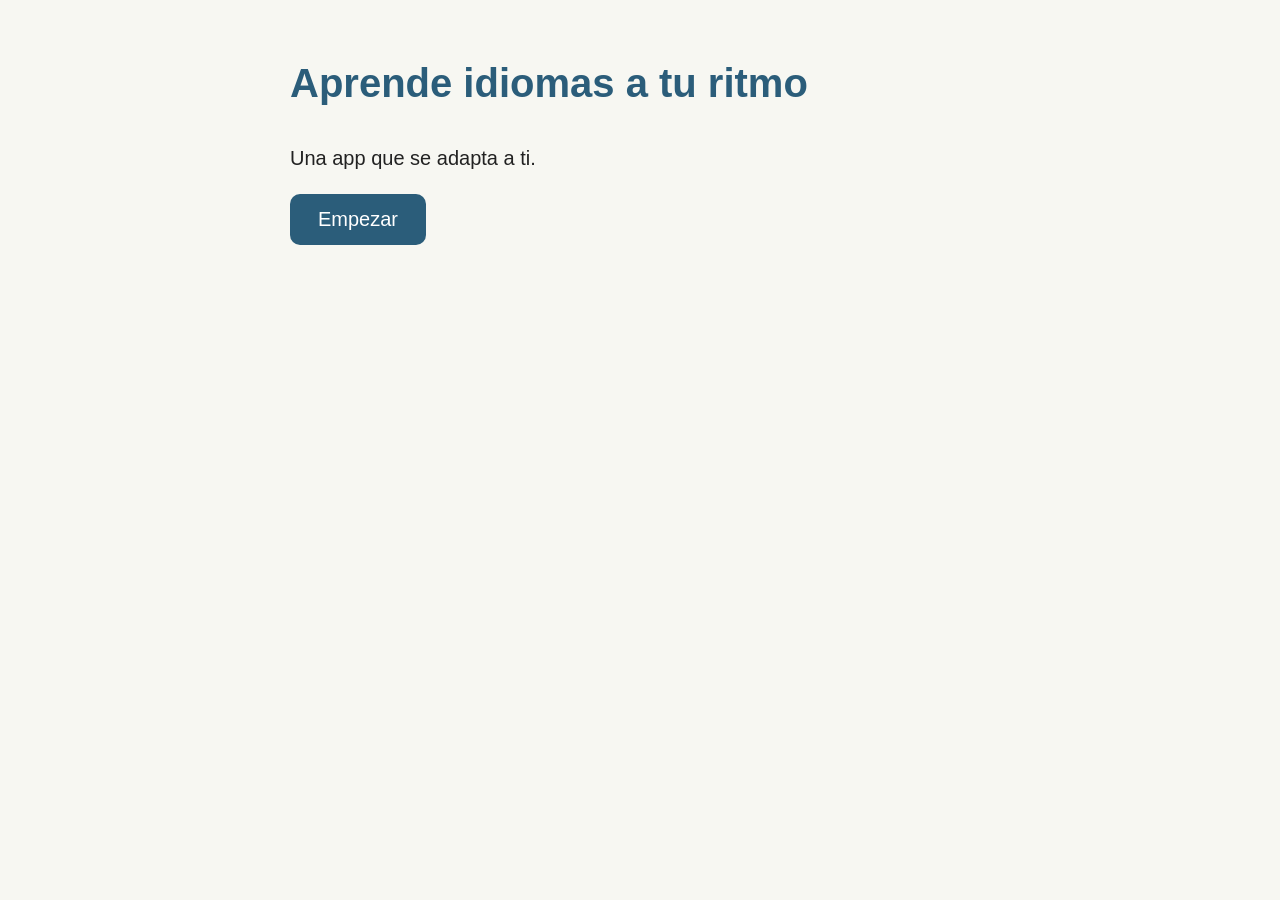
==== index.html @ df2286dc "Add initial HTML structure for language learning app" ====
<!DOCTYPE html>
<html lang="es">
<head>
  <meta charset="UTF-8">
  <meta name="viewport" content="width=device-width, initial-scale=1.0">
  <title>Aprende idiomas a tu ritmo</title>
  <style>
    body {
      font-family: Arial, sans-serif;
      font-size: 20px;
      line-height: 1.6;
      background: #f7f7f2;
      color: #222;
      max-width: 700px;
      margin: 0 auto;
      padding: 24px;
    }
    h1 { color: #2b5d7a; }
    button {
      font-size: 20px;
      padding: 14px 28px;
      background: #2b5d7a;
      color: white;
      border: none;
      border-radius: 10px;
      cursor: pointer;
    }
    button:hover { background: #1f4660; }
  </style>
</head>
<body>
  <h1>Aprende idiomas a tu ritmo</h1>
  <p>Una app que se adapta a ti.</p>
  <button>Empezar</button>
</body>
</html>
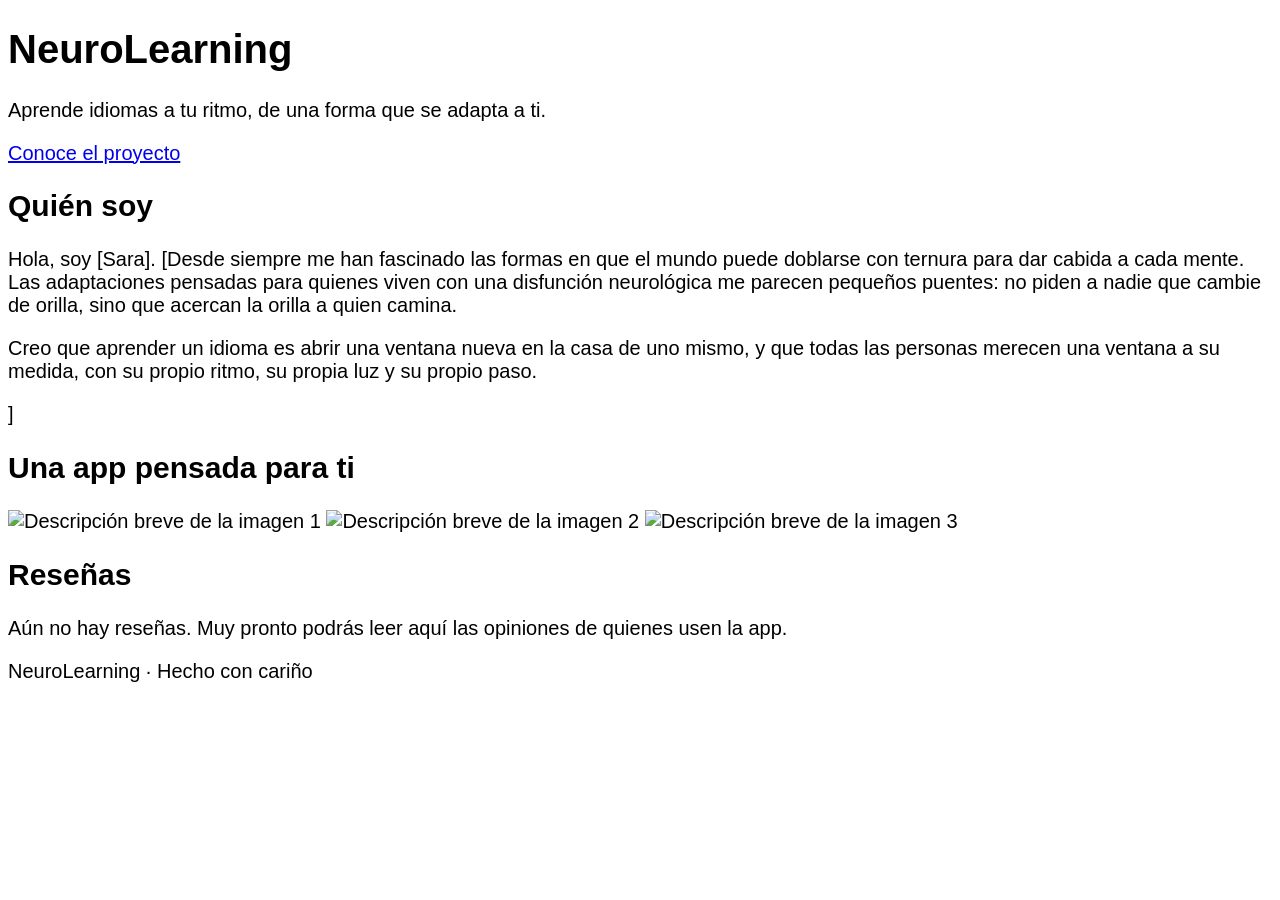
==== commit 06157b53: "Update index.html" ====
--- a/index.html
+++ b/index.html
@@ -3,34 +3,65 @@
 <head>
   <meta charset="UTF-8">
   <meta name="viewport" content="width=device-width, initial-scale=1.0">
-  <title>Aprende idiomas a tu ritmo</title>
-  <style>
-    body {
-      font-family: Arial, sans-serif;
-      font-size: 20px;
-      line-height: 1.6;
-      background: #f7f7f2;
-      color: #222;
-      max-width: 700px;
-      margin: 0 auto;
-      padding: 24px;
-    }
-    h1 { color: #2b5d7a; }
-    button {
-      font-size: 20px;
-      padding: 14px 28px;
-      background: #2b5d7a;
-      color: white;
-      border: none;
-      border-radius: 10px;
-      cursor: pointer;
-    }
-    button:hover { background: #1f4660; }
-  </style>
+  <title>NeuroLearning - Aprende idiomas a tu ritmo</title>
+  <link rel="stylesheet" href="estilos.css">
+  <link rel="stylesheet" href="tema.css">
 </head>
 <body>
-  <h1>Aprende idiomas a tu ritmo</h1>
-  <p>Una app que se adapta a ti.</p>
-  <button>Empezar</button>
+
+  <header class="portada">
+    <div class="contenedor">
+      <h1>NeuroLearning</h1>
+      <p>Aprende idiomas a tu ritmo, de una forma que se adapta a ti.</p>
+      <a class="boton" href="#quien-soy">Conoce el proyecto</a>
+    </div>
+  </header>
+
+  <main>
+    <section id="quien-soy">
+      <div class="contenedor">
+        <h2>Quién soy</h2>
+        <p>Hola, soy [Sara]. [Desde siempre me han fascinado las formas en que el mundo puede doblarse con ternura para dar cabida a cada mente. Las adaptaciones pensadas para quienes viven con una disfunción neurológica me parecen pequeños puentes: no piden a nadie que cambie de orilla, sino que acercan la orilla a quien camina.</p>
+<p>Creo que aprender un idioma es abrir una ventana nueva en la casa de uno mismo, y que todas las personas merecen una ventana a su medida, con su propio ritmo, su propia luz y su propio paso.</p>]</p>
+      </div>
+    </section>
+
+    <section>
+      <div class="contenedor">
+        <h2>Una app pensada para ti</h2>
+        <div class="galeria">
+          <img src="imagen1.jpg" alt="Descripción breve de la imagen 1">
+          <img src="imagen2.jpg" alt="Descripción breve de la imagen 2">
+          <img src="imagen3.jpg" alt="Descripción breve de la imagen 3">
+        </div>
+      </div>
+    </section>
+
+    <section id="resenas">
+      <div class="contenedor">
+        <h2>Reseñas</h2>
+
+        <!-- Cuando tengas reseñas reales, borra el aviso de abajo
+             y copia este bloque una vez por cada reseña:
+
+        <div class="resena">
+          <p>"Texto de la reseña."</p>
+          <p class="autor">Nombre de la persona</p>
+        </div>
+        -->
+
+        <div class="aviso-vacio">
+          <p>Aún no hay reseñas. Muy pronto podrás leer aquí las opiniones de quienes usen la app.</p>
+        </div>
+      </div>
+    </section>
+  </main>
+
+  <footer>
+    <div class="contenedor">
+      <p>NeuroLearning · Hecho con cariño</p>
+    </div>
+  </footer>
+
 </body>
 </html>
--- a/tema.css
+++ b/tema.css
@@ -0,0 +1,11 @@
+:root {
+  --fondo: #f7f7f2;
+  --texto: #222222;
+  --principal: #2b5d7a;
+  --principal-oscuro: #1f4660;
+  --suave: #e6eef2;
+}
+body {
+  font-family: Arial, Helvetica, sans-serif;
+  font-size: 20px;
+}
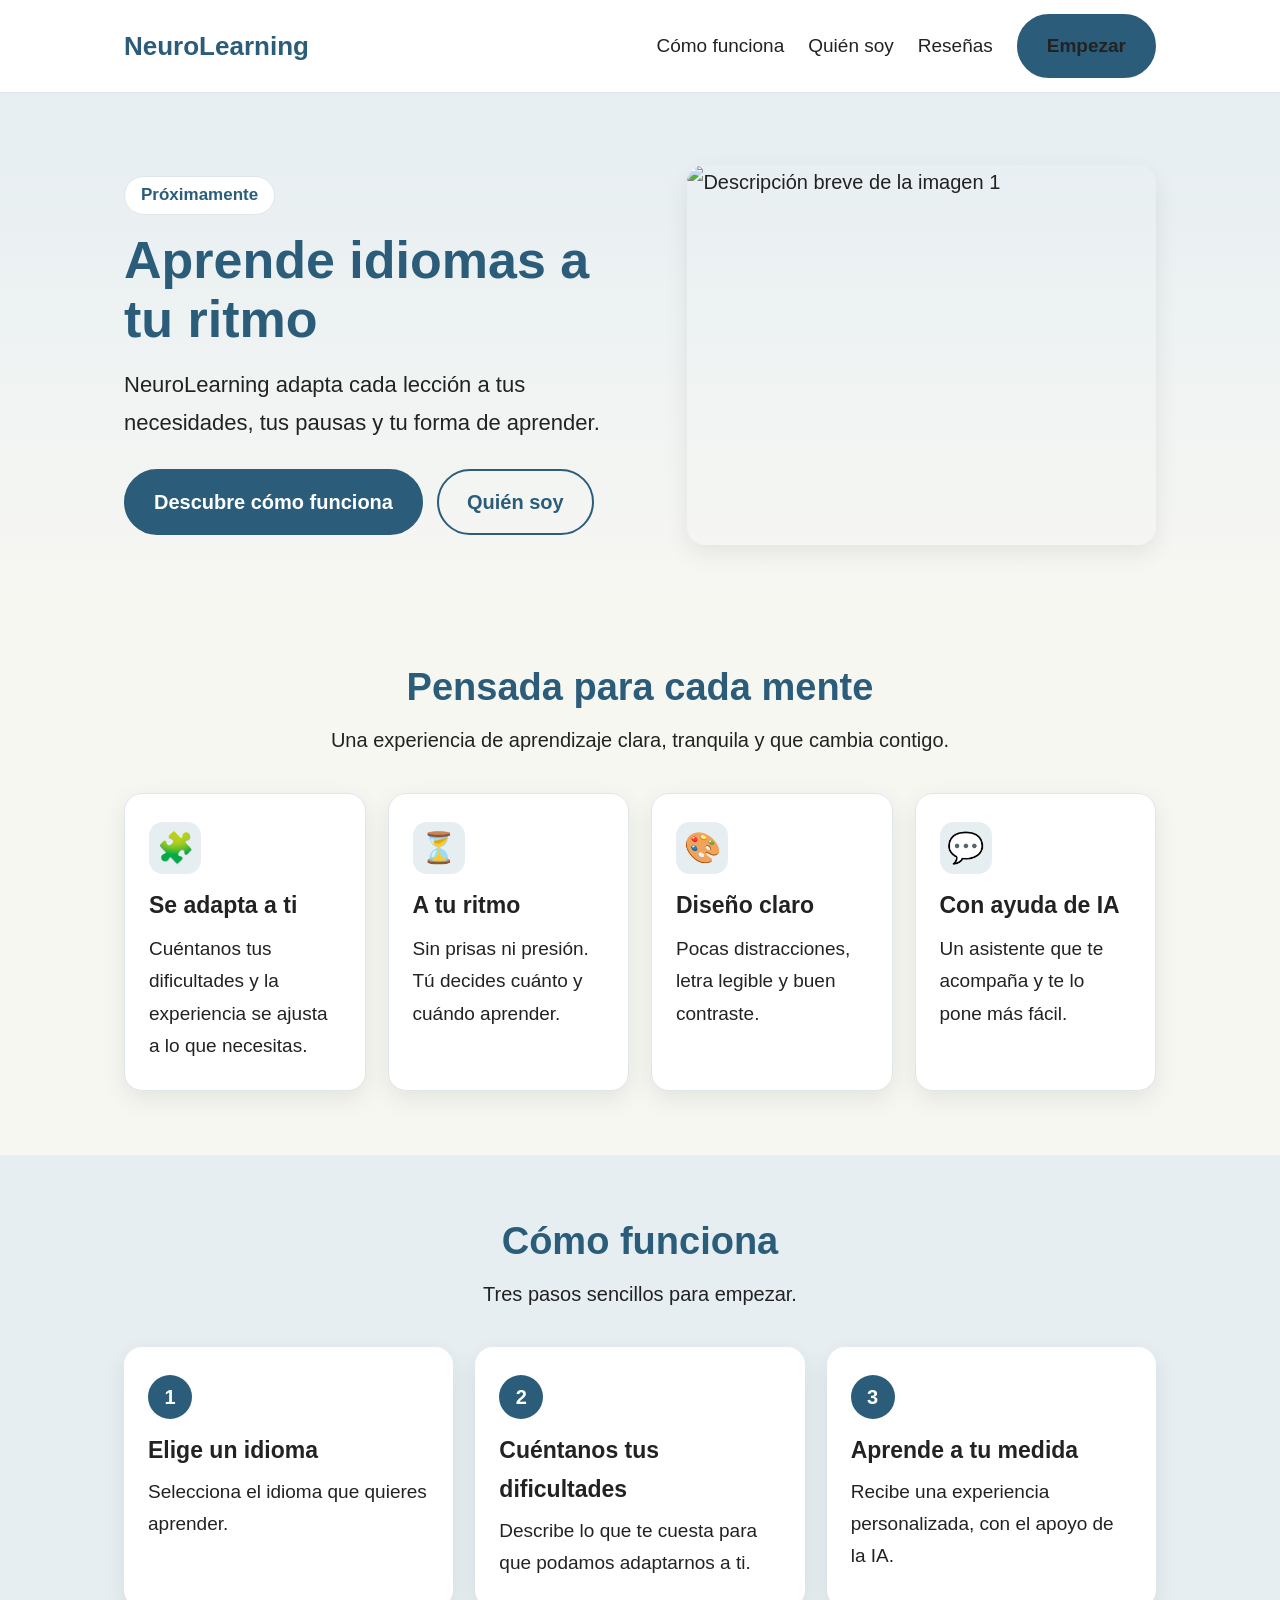
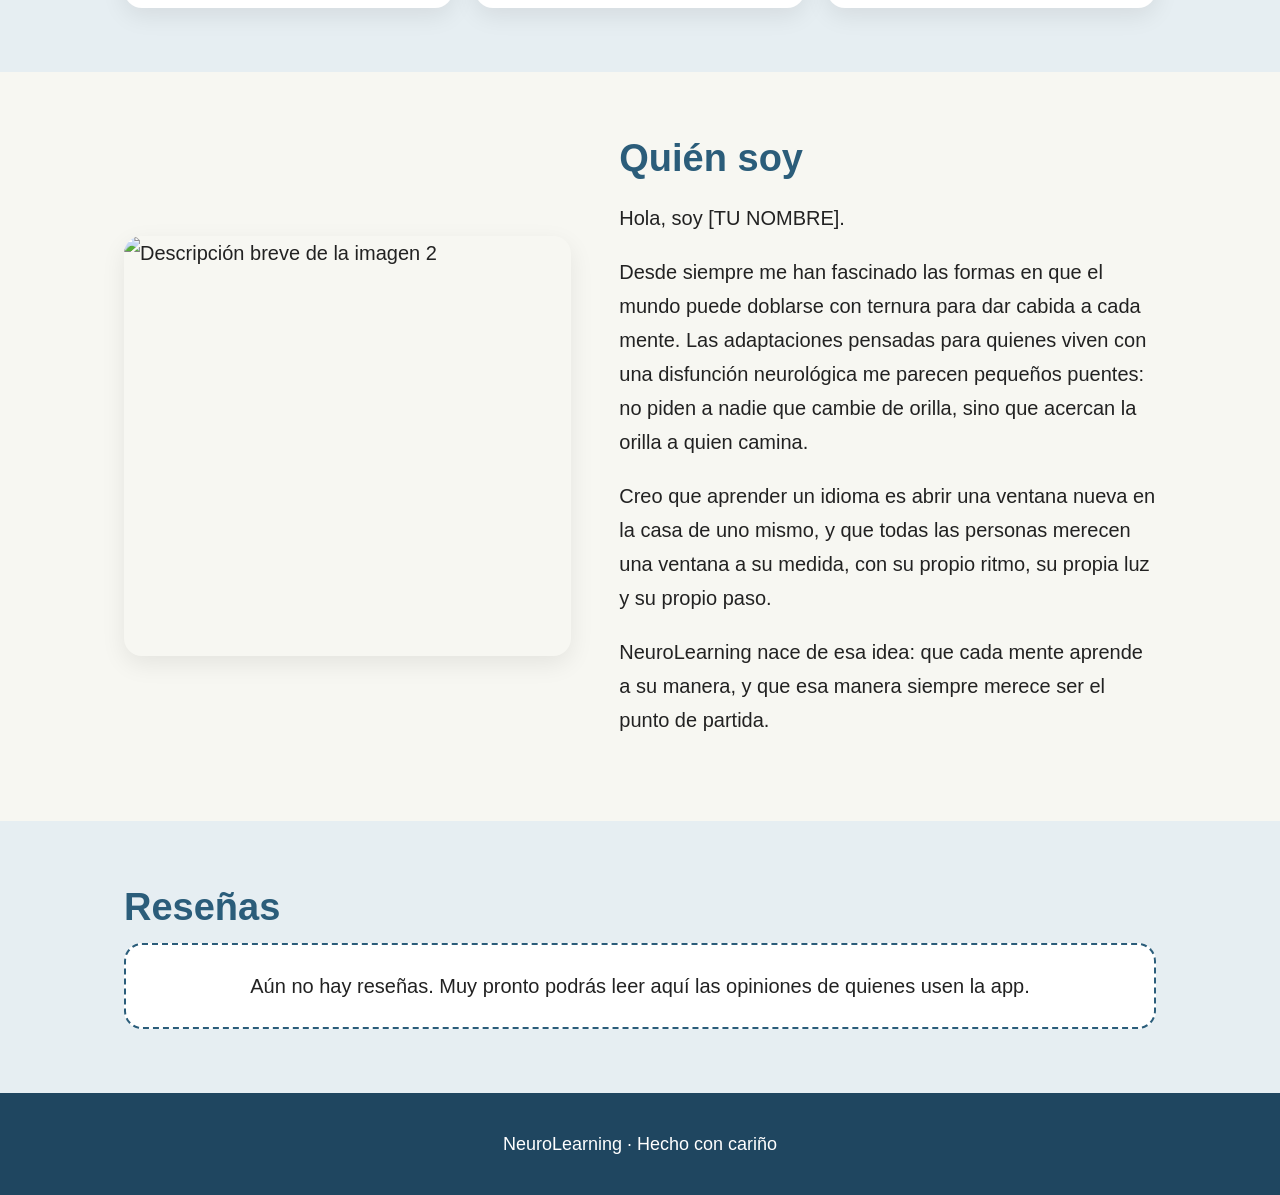
==== commit d5495350: "Update index.html" ====
--- a/index.html
+++ b/index.html
@@ -9,35 +9,102 @@
 </head>
 <body>
 
-  <header class="portada">
+  <header class="cabecera">
     <div class="contenedor">
-      <h1>NeuroLearning</h1>
-      <p>Aprende idiomas a tu ritmo, de una forma que se adapta a ti.</p>
-      <a class="boton" href="#quien-soy">Conoce el proyecto</a>
+      <a class="marca" href="#inicio">NeuroLearning</a>
+      <nav class="menu" aria-label="Menú principal">
+        <a class="enlace" href="#como-funciona">Cómo funciona</a>
+        <a class="enlace" href="#quien-soy">Quién soy</a>
+        <a class="enlace" href="#resenas">Reseñas</a>
+        <a class="boton" href="#como-funciona">Empezar</a>
+      </nav>
     </div>
   </header>
 
-  <main>
-    <section id="quien-soy">
+  <main id="inicio">
+
+    <div class="portada">
       <div class="contenedor">
-        <h2>Quién soy</h2>
-        <p>Hola, soy [Sara]. [Desde siempre me han fascinado las formas en que el mundo puede doblarse con ternura para dar cabida a cada mente. Las adaptaciones pensadas para quienes viven con una disfunción neurológica me parecen pequeños puentes: no piden a nadie que cambie de orilla, sino que acercan la orilla a quien camina.</p>
-<p>Creo que aprender un idioma es abrir una ventana nueva en la casa de uno mismo, y que todas las personas merecen una ventana a su medida, con su propio ritmo, su propia luz y su propio paso.</p>]</p>
+        <div>
+          <span class="etiqueta">Próximamente</span>
+          <h1>Aprende idiomas a tu ritmo</h1>
+          <p class="intro">NeuroLearning adapta cada lección a tus necesidades, tus pausas y tu forma de aprender.</p>
+          <div class="acciones">
+            <a class="boton" href="#como-funciona">Descubre cómo funciona</a>
+            <a class="boton boton-sec" href="#quien-soy">Quién soy</a>
+          </div>
+        </div>
+        <img src="imagen1.jpg" alt="Descripción breve de la imagen 1">
       </div>
-    </section>
+    </div>
 
     <section>
-      <div class="contenedor">
-        <h2>Una app pensada para ti</h2>
-        <div class="galeria">
-          <img src="imagen1.jpg" alt="Descripción breve de la imagen 1">
-          <img src="imagen2.jpg" alt="Descripción breve de la imagen 2">
-          <img src="imagen3.jpg" alt="Descripción breve de la imagen 3">
+      <div class="contenedor centrado">
+        <h2>Pensada para cada mente</h2>
+        <p class="subtitulo">Una experiencia de aprendizaje clara, tranquila y que cambia contigo.</p>
+        <div class="tarjetas" style="text-align:left;">
+          <div class="tarjeta">
+            <div class="icono" aria-hidden="true">🧩</div>
+            <h3>Se adapta a ti</h3>
+            <p>Cuéntanos tus dificultades y la experiencia se ajusta a lo que necesitas.</p>
+          </div>
+          <div class="tarjeta">
+            <div class="icono" aria-hidden="true">⏳</div>
+            <h3>A tu ritmo</h3>
+            <p>Sin prisas ni presión. Tú decides cuánto y cuándo aprender.</p>
+          </div>
+          <div class="tarjeta">
+            <div class="icono" aria-hidden="true">🎨</div>
+            <h3>Diseño claro</h3>
+            <p>Pocas distracciones, letra legible y buen contraste.</p>
+          </div>
+          <div class="tarjeta">
+            <div class="icono" aria-hidden="true">💬</div>
+            <h3>Con ayuda de IA</h3>
+            <p>Un asistente que te acompaña y te lo pone más fácil.</p>
+          </div>
         </div>
       </div>
     </section>
 
-    <section id="resenas">
+    <section id="como-funciona" class="fondo-suave">
+      <div class="contenedor centrado">
+        <h2>Cómo funciona</h2>
+        <p class="subtitulo">Tres pasos sencillos para empezar.</p>
+        <ol class="pasos" style="text-align:left;">
+          <li>
+            <div class="numero">1</div>
+            <h3>Elige un idioma</h3>
+            <p>Selecciona el idioma que quieres aprender.</p>
+          </li>
+          <li>
+            <div class="numero">2</div>
+            <h3>Cuéntanos tus dificultades</h3>
+            <p>Describe lo que te cuesta para que podamos adaptarnos a ti.</p>
+          </li>
+          <li>
+            <div class="numero">3</div>
+            <h3>Aprende a tu medida</h3>
+            <p>Recibe una experiencia personalizada, con el apoyo de la IA.</p>
+          </li>
+        </ol>
+      </div>
+    </section>
+
+    <section id="quien-soy">
+      <div class="contenedor quien">
+        <img src="imagen2.jpg" alt="Descripción breve de la imagen 2">
+        <div>
+          <h2>Quién soy</h2>
+          <p>Hola, soy [TU NOMBRE].</p>
+          <p>Desde siempre me han fascinado las formas en que el mundo puede doblarse con ternura para dar cabida a cada mente. Las adaptaciones pensadas para quienes viven con una disfunción neurológica me parecen pequeños puentes: no piden a nadie que cambie de orilla, sino que acercan la orilla a quien camina.</p>
+          <p>Creo que aprender un idioma es abrir una ventana nueva en la casa de uno mismo, y que todas las personas merecen una ventana a su medida, con su propio ritmo, su propia luz y su propio paso.</p>
+          <p>NeuroLearning nace de esa idea: que cada mente aprende a su manera, y que esa manera siempre merece ser el punto de partida.</p>
+        </div>
+      </div>
+    </section>
+
+    <section id="resenas" class="fondo-suave">
       <div class="contenedor">
         <h2>Reseñas</h2>
 
@@ -55,6 +122,7 @@
         </div>
       </div>
     </section>
+
   </main>
 
   <footer>
--- a/estilos.css
+++ b/estilos.css
@@ -0,0 +1,255 @@
+:root {
+  --fondo: #f7f7f2;
+  --texto: #222222;
+  --principal: #2b5d7a;
+  --principal-oscuro: #1f4660;
+  --suave: #e6eef2;
+  --tarjeta: #ffffff;
+  --borde: #dfe6ea;
+  --radio: 18px;
+  --sombra: 0 8px 24px rgba(0, 0, 0, 0.08);
+}
+
+* { box-sizing: border-box; }
+
+html { scroll-behavior: smooth; }
+
+body {
+  margin: 0;
+  font-family: Arial, Helvetica, sans-serif;
+  font-size: 18px;
+  line-height: 1.7;
+  background: var(--fondo);
+  color: var(--texto);
+}
+
+img { max-width: 100%; display: block; }
+
+.contenedor {
+  max-width: 1080px;
+  margin: 0 auto;
+  padding: 0 24px;
+}
+
+/* ---------- Cabecera y navegación ---------- */
+.cabecera {
+  position: sticky;
+  top: 0;
+  z-index: 10;
+  background: var(--tarjeta);
+  border-bottom: 1px solid var(--borde);
+}
+.cabecera .contenedor {
+  display: flex;
+  align-items: center;
+  justify-content: space-between;
+  padding-top: 14px;
+  padding-bottom: 14px;
+}
+.marca {
+  font-size: 1.3em;
+  font-weight: bold;
+  color: var(--principal);
+  text-decoration: none;
+}
+.menu { display: flex; gap: 24px; align-items: center; }
+.menu a {
+  color: var(--texto);
+  text-decoration: none;
+  font-size: 0.95em;
+}
+.menu a:hover { color: var(--principal); }
+
+/* ---------- Botones ---------- */
+.boton {
+  display: inline-block;
+  font-size: 1em;
+  font-weight: bold;
+  padding: 14px 28px;
+  background: var(--principal);
+  color: #ffffff;
+  text-decoration: none;
+  border-radius: 999px;
+  border: 2px solid var(--principal);
+  transition: background 0.2s;
+}
+.boton:hover { background: var(--principal-oscuro); border-color: var(--principal-oscuro); }
+.boton-sec {
+  background: transparent;
+  color: var(--principal);
+}
+.boton-sec:hover { background: var(--suave); color: var(--principal-oscuro); }
+
+a:focus-visible, .boton:focus-visible {
+  outline: 4px solid #f2b705;
+  outline-offset: 3px;
+}
+
+/* ---------- Portada ---------- */
+.portada {
+  background: linear-gradient(180deg, var(--suave) 0%, var(--fondo) 100%);
+  padding: 72px 0 56px;
+}
+.portada .contenedor {
+  display: grid;
+  grid-template-columns: 1.1fr 1fr;
+  gap: 48px;
+  align-items: center;
+}
+.etiqueta {
+  display: inline-block;
+  background: var(--tarjeta);
+  color: var(--principal);
+  border: 1px solid var(--borde);
+  border-radius: 999px;
+  padding: 4px 16px;
+  font-size: 0.85em;
+  font-weight: bold;
+  margin-bottom: 16px;
+}
+h1 {
+  font-size: 2.6em;
+  line-height: 1.15;
+  color: var(--principal);
+  margin: 0 0 16px;
+}
+.portada p.intro { font-size: 1.1em; margin: 0 0 28px; max-width: 520px; }
+.acciones { display: flex; gap: 14px; flex-wrap: wrap; }
+.portada img {
+  width: 100%;
+  height: 380px;
+  object-fit: cover;
+  border-radius: var(--radio);
+  box-shadow: var(--sombra);
+}
+
+/* ---------- Secciones ---------- */
+section { padding: 64px 0; }
+h2 {
+  font-size: 1.9em;
+  line-height: 1.2;
+  color: var(--principal);
+  margin: 0 0 12px;
+}
+.subtitulo { max-width: 620px; margin: 0 0 36px; }
+.centrado { text-align: center; }
+.centrado .subtitulo { margin-left: auto; margin-right: auto; }
+
+/* ---------- Tarjetas ---------- */
+.tarjetas {
+  display: grid;
+  grid-template-columns: repeat(auto-fit, minmax(230px, 1fr));
+  gap: 22px;
+}
+.tarjeta {
+  background: var(--tarjeta);
+  border: 1px solid var(--borde);
+  border-radius: var(--radio);
+  padding: 28px 24px;
+  box-shadow: var(--sombra);
+}
+.tarjeta h3 { margin: 12px 0 8px; font-size: 1.15em; color: var(--texto); }
+.tarjeta p { margin: 0; font-size: 0.95em; }
+.icono {
+  width: 52px;
+  height: 52px;
+  border-radius: 14px;
+  background: var(--suave);
+  display: flex;
+  align-items: center;
+  justify-content: center;
+  font-size: 1.5em;
+}
+
+/* ---------- Pasos ---------- */
+.fondo-suave { background: var(--suave); }
+.pasos {
+  display: grid;
+  grid-template-columns: repeat(auto-fit, minmax(250px, 1fr));
+  gap: 22px;
+  list-style: none;
+  padding: 0;
+  margin: 0;
+}
+.pasos li {
+  background: var(--tarjeta);
+  border-radius: var(--radio);
+  padding: 28px 24px;
+  box-shadow: var(--sombra);
+}
+.numero {
+  width: 44px;
+  height: 44px;
+  border-radius: 50%;
+  background: var(--principal);
+  color: #ffffff;
+  font-weight: bold;
+  display: flex;
+  align-items: center;
+  justify-content: center;
+  margin-bottom: 12px;
+}
+.pasos h3 { margin: 0 0 6px; font-size: 1.15em; }
+.pasos p { margin: 0; font-size: 0.95em; }
+
+/* ---------- Quién soy ---------- */
+.quien {
+  display: grid;
+  grid-template-columns: 1fr 1.2fr;
+  gap: 48px;
+  align-items: center;
+}
+.quien img {
+  width: 100%;
+  height: 420px;
+  object-fit: cover;
+  border-radius: var(--radio);
+  box-shadow: var(--sombra);
+}
+
+/* ---------- Reseñas ---------- */
+.resena {
+  background: var(--tarjeta);
+  border-left: 6px solid var(--principal);
+  padding: 18px 22px;
+  border-radius: 10px;
+  margin-bottom: 16px;
+  box-shadow: var(--sombra);
+}
+.resena .autor { font-weight: bold; margin-top: 8px; }
+.aviso-vacio {
+  background: var(--tarjeta);
+  border: 2px dashed var(--principal);
+  padding: 24px;
+  border-radius: var(--radio);
+  text-align: center;
+}
+.aviso-vacio p { margin: 0; }
+
+/* ---------- Pie ---------- */
+footer {
+  background: var(--principal-oscuro);
+  color: #ffffff;
+  text-align: center;
+  padding: 36px 0;
+  font-size: 0.9em;
+}
+footer p { margin: 0; }
+
+/* ---------- Móvil ---------- */
+@media (max-width: 800px) {
+  .portada .contenedor,
+  .quien { grid-template-columns: 1fr; gap: 32px; }
+  .portada { padding: 48px 0 40px; }
+  h1 { font-size: 2.1em; }
+  .portada img { height: 260px; }
+  .quien img { height: 280px; }
+  .menu a.enlace { display: none; }
+  section { padding: 48px 0; }
+}
+
+/* Respeta a quien prefiere menos movimiento */
+@media (prefers-reduced-motion: reduce) {
+  html { scroll-behavior: auto; }
+  .boton { transition: none; }
+}
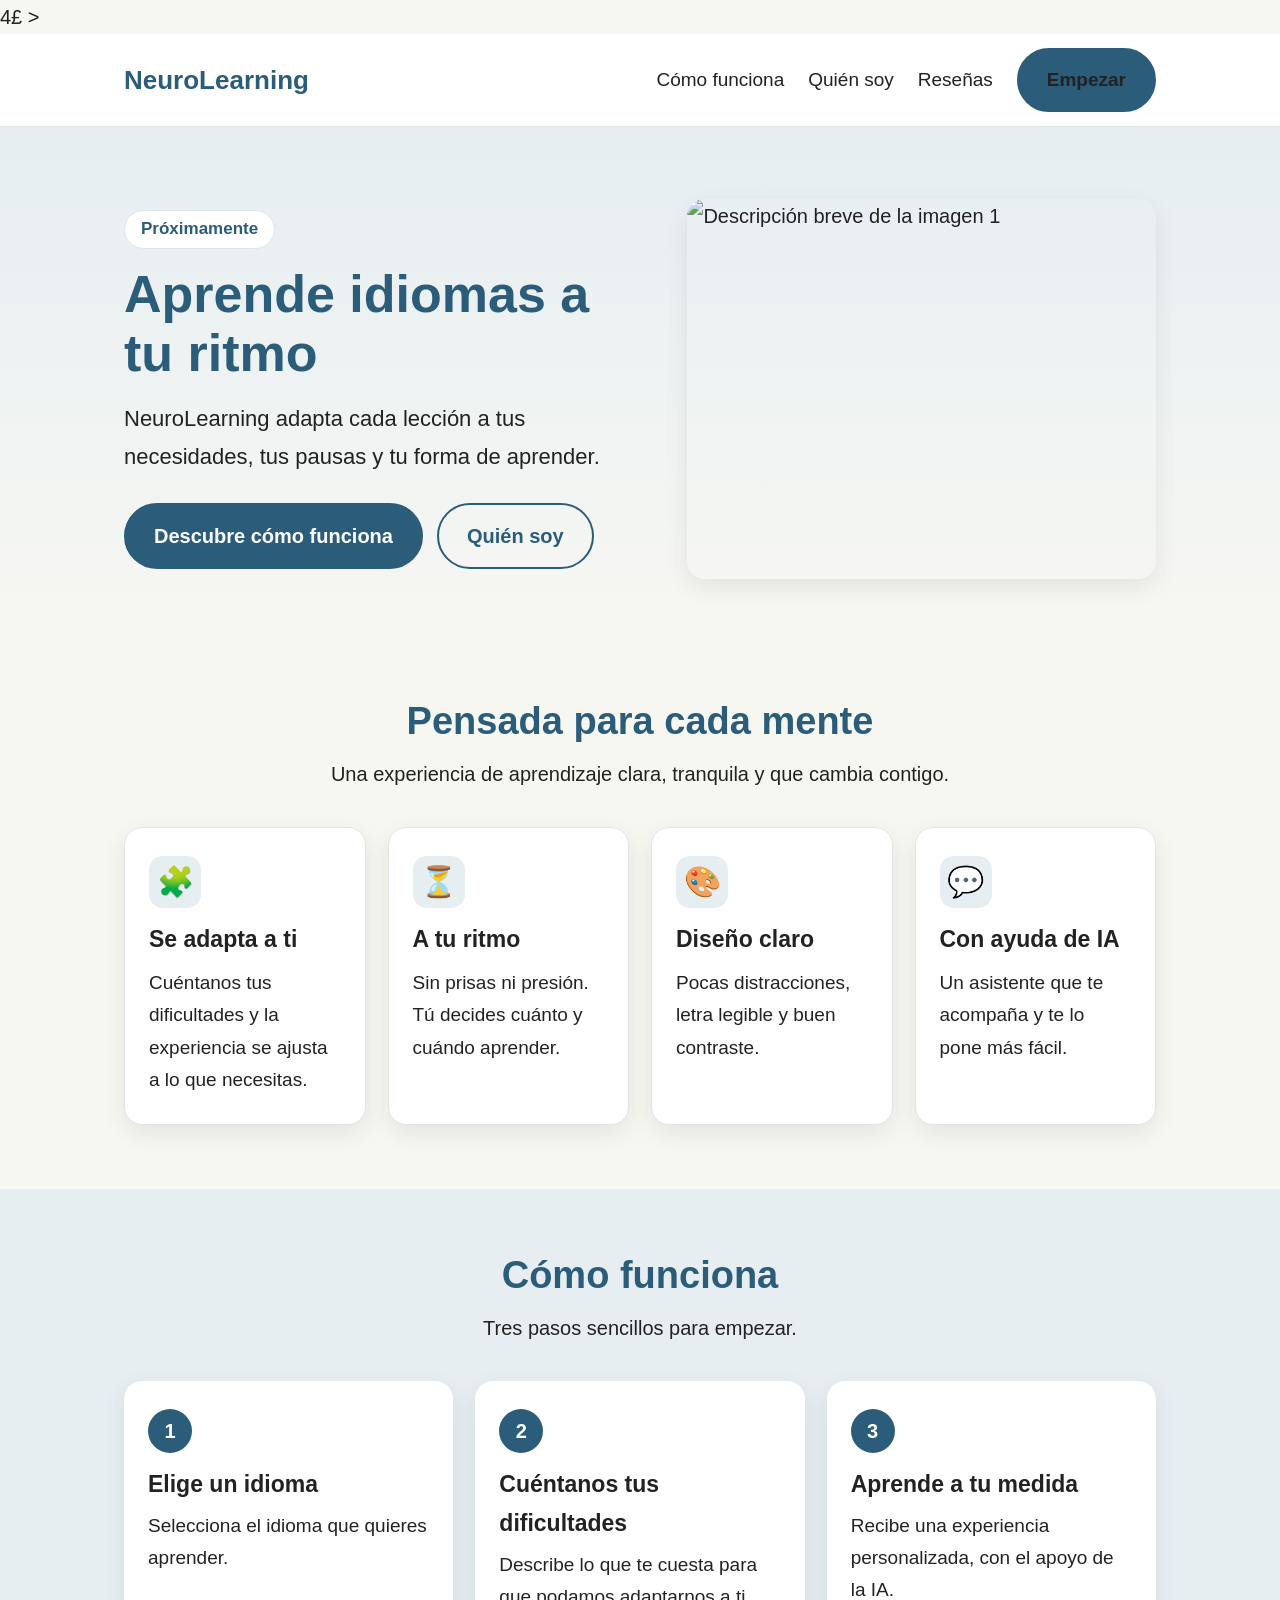
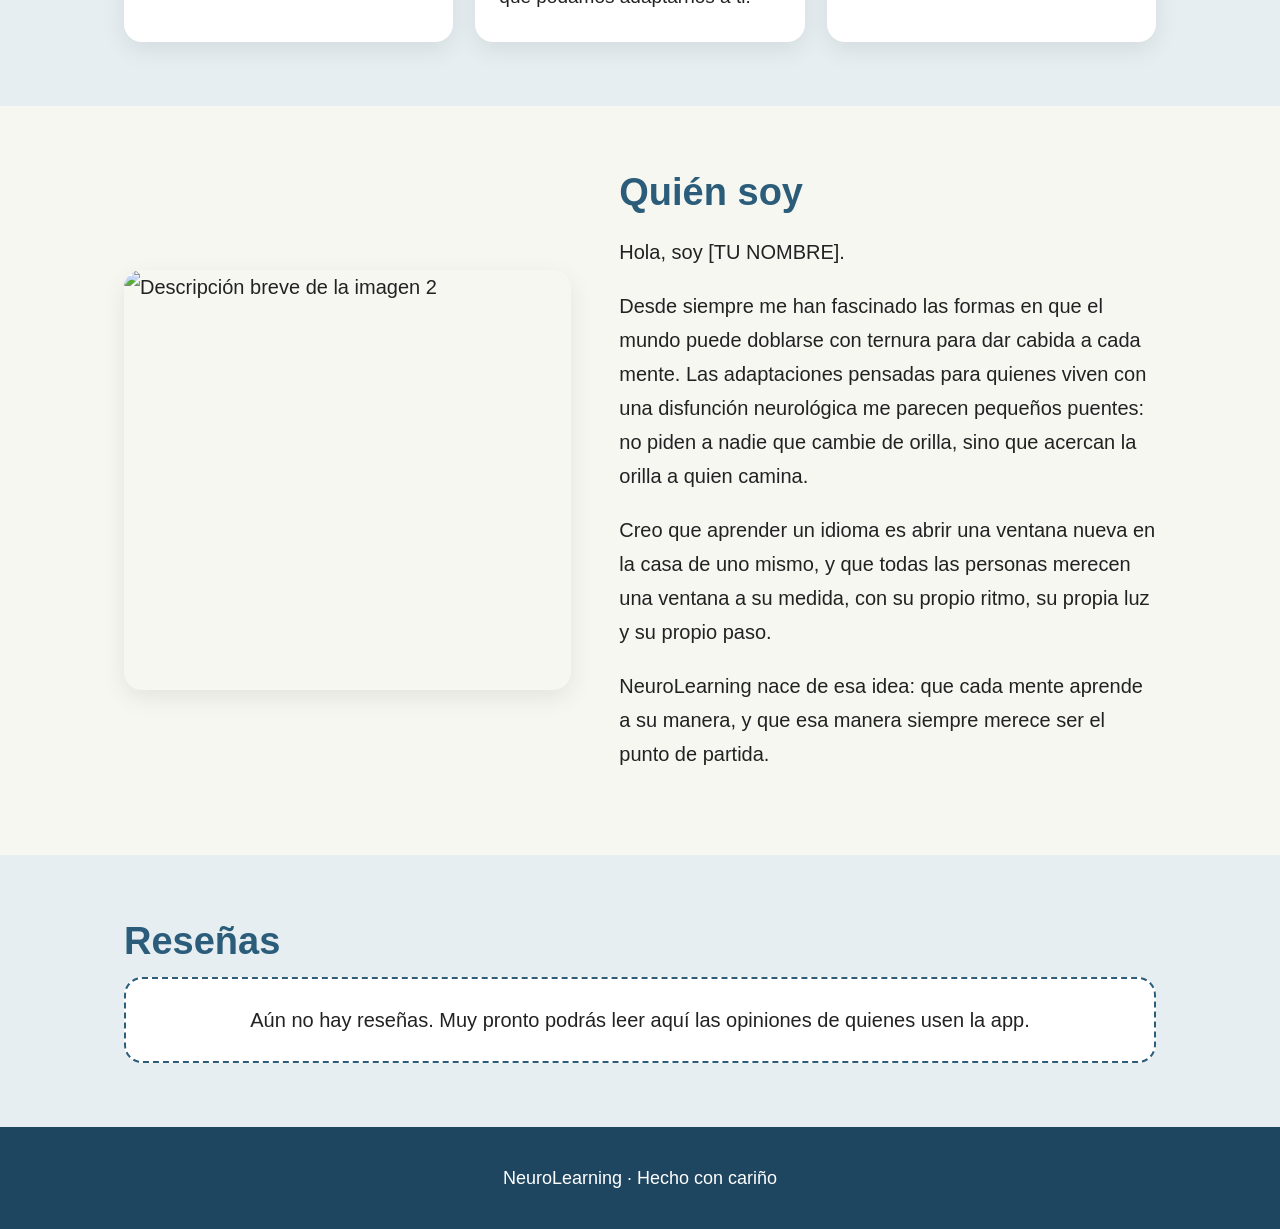
==== commit fabc963e: "Fix syntax issues in index.html Corrected HTML syntax errors in index.html." ====
--- a/index.html
+++ b/index.html
@@ -4,10 +4,10 @@
   <meta charset="UTF-8">
   <meta name="viewport" content="width=device-width, initial-scale=1.0">
   <title>NeuroLearning - Aprende idiomas a tu ritmo</title>
-  <link rel="stylesheet" href="estilos.css">
+  <link rel="stylesheet" href="estilos.css">4£
   <link rel="stylesheet" href="tema.css">
 </head>
-<body>
+<body   <img src="neurolearning-logo.png" alt="NeuroLearning, aprende idiomas a tu ritmo" width="320">>
 
   <header class="cabecera">
     <div class="contenedor">
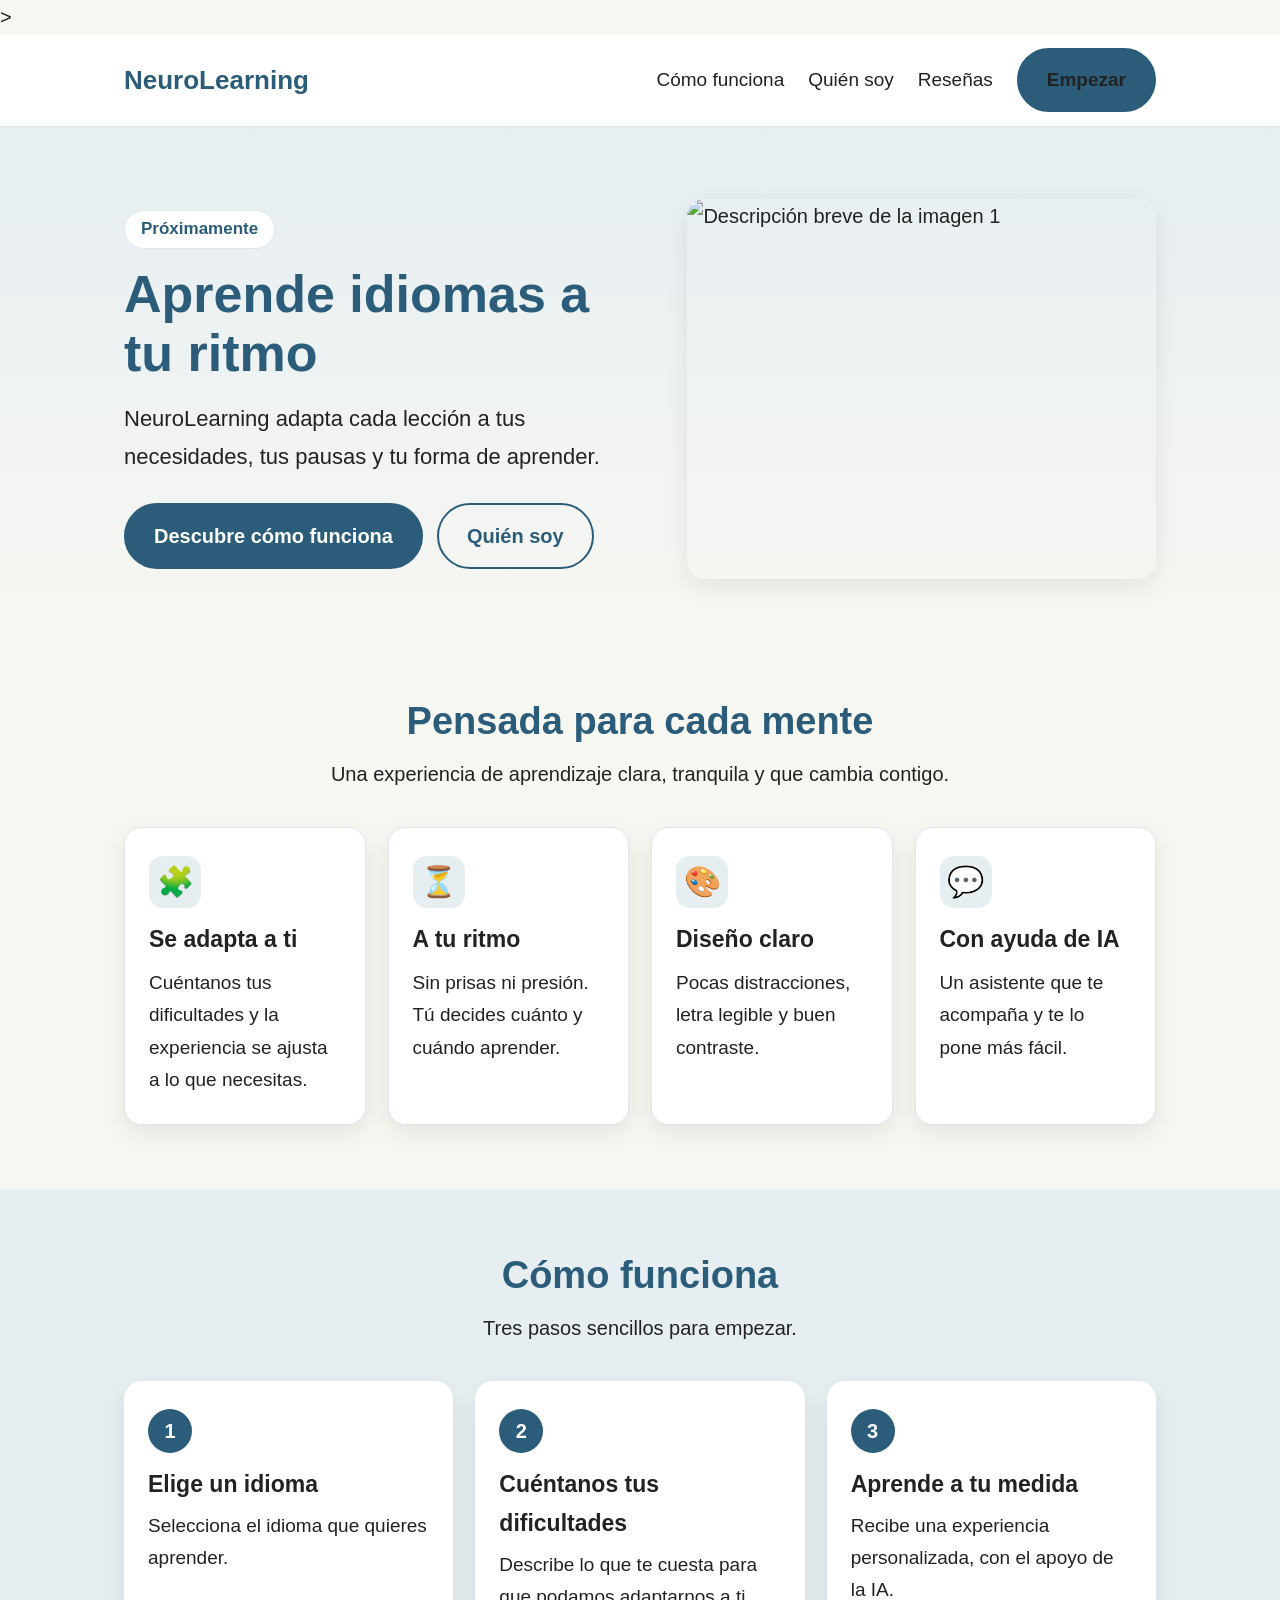
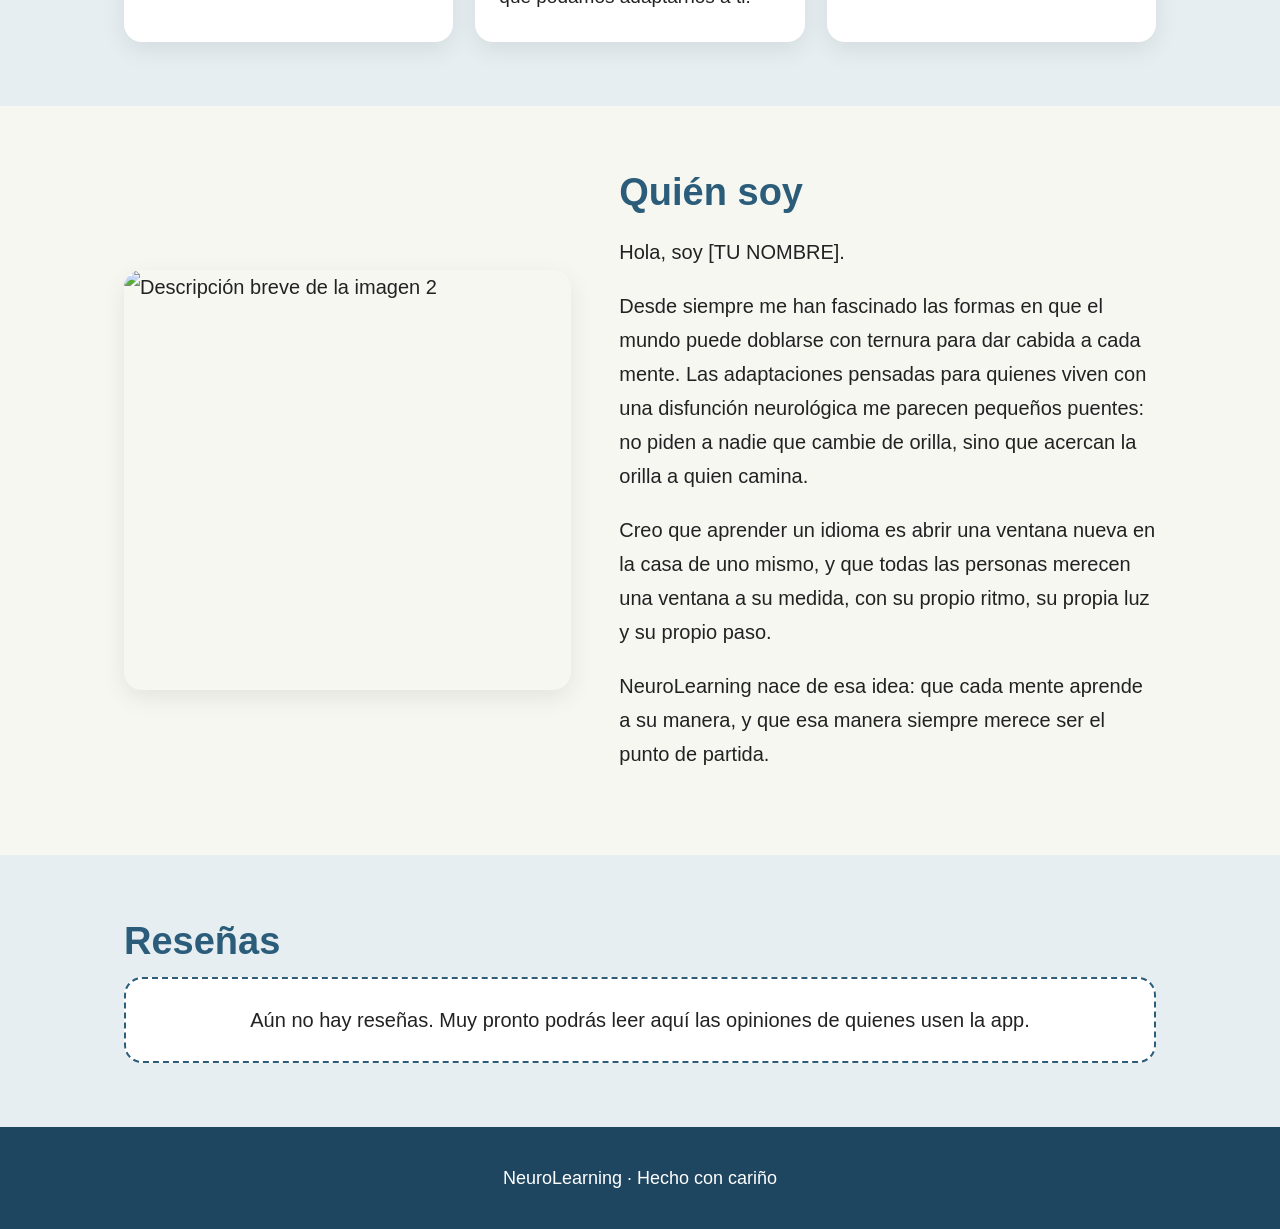
==== commit e7313920: "Fix HTML syntax errors in index.html" ====
--- a/index.html
+++ b/index.html
@@ -4,10 +4,10 @@
   <meta charset="UTF-8">
   <meta name="viewport" content="width=device-width, initial-scale=1.0">
   <title>NeuroLearning - Aprende idiomas a tu ritmo</title>
-  <link rel="stylesheet" href="estilos.css">4£
+  <link rel="stylesheet" href="estilos.css">
   <link rel="stylesheet" href="tema.css">
 </head>
-<body   <img src="neurolearning-logo.png" alt="NeuroLearning, aprende idiomas a tu ritmo" width="320">>
+<body<img src="neurolearning-logo.png" alt="NeuroLearning, aprende idiomas a tu ritmo" width="320">>
 
   <header class="cabecera">
     <div class="contenedor">
